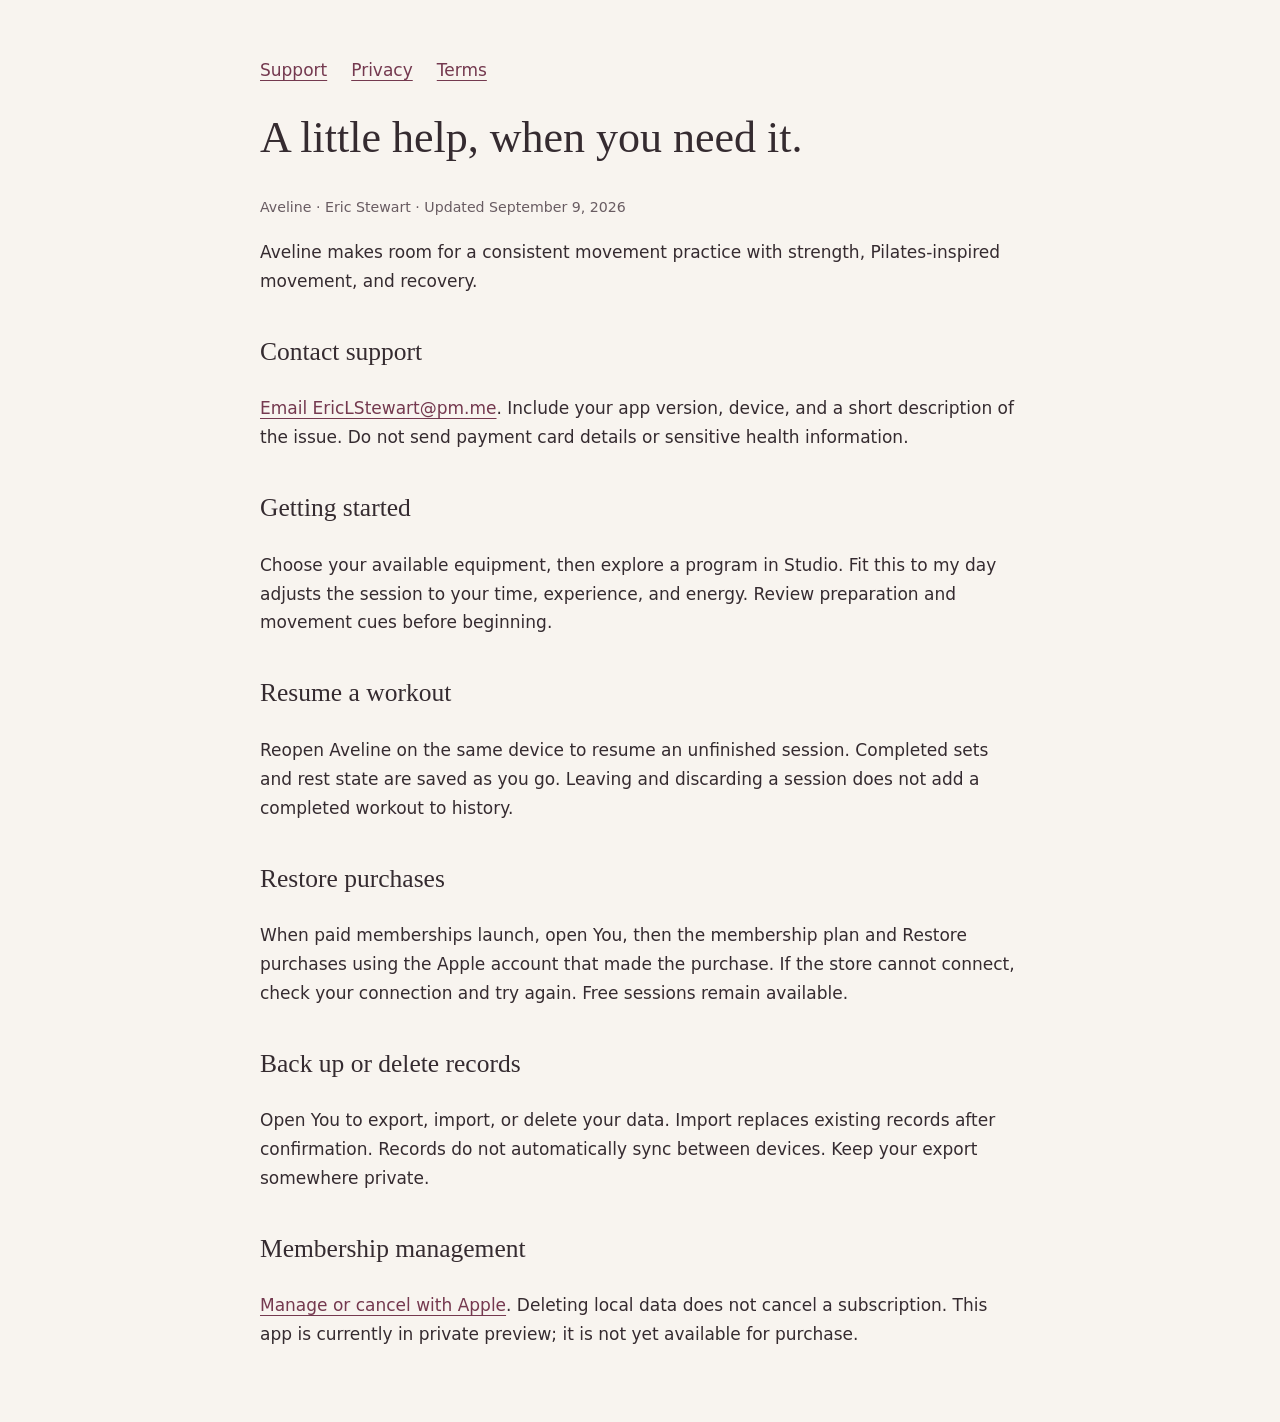
==== aveline/support.html @ 1efa7eff "Add Aveline privacy, terms and support pages" ====
<!doctype html><html lang="en"><head><meta charset="utf-8"><meta name="viewport" content="width=device-width,initial-scale=1"><title>Aveline — A little help, when you need it.</title><style>body{margin:0;background:#f8f4ef;color:#352b30;font:17px/1.7 system-ui,sans-serif}main{max-width:760px;margin:auto;padding:56px 24px}h1,h2{font-family:Georgia,serif;font-weight:400}h1{font-size:44px;line-height:1.1}h2{margin-top:34px}a{color:#74394f;text-underline-offset:4px}nav{display:flex;gap:24px;flex-wrap:wrap}small{color:#695c62}</style></head><body><main><nav><a href="support.html">Support</a><a href="privacy.html">Privacy</a><a href="terms.html">Terms</a></nav><h1>A little help, when you need it.</h1><p><small>Aveline · Eric Stewart · Updated September 9, 2026</small></p><p>Aveline makes room for a consistent movement practice with strength, Pilates-inspired movement, and recovery.</p><h2>Contact support</h2><p><a href="mailto:EricLStewart@pm.me?subject=Aveline%20support">Email EricLStewart@pm.me</a>. Include your app version, device, and a short description of the issue. Do not send payment card details or sensitive health information.</p><h2>Getting started</h2><p>Choose your available equipment, then explore a program in Studio. Fit this to my day adjusts the session to your time, experience, and energy. Review preparation and movement cues before beginning.</p><h2>Resume a workout</h2><p>Reopen Aveline on the same device to resume an unfinished session. Completed sets and rest state are saved as you go. Leaving and discarding a session does not add a completed workout to history.</p><h2>Restore purchases</h2><p>When paid memberships launch, open You, then the membership plan and Restore purchases using the Apple account that made the purchase. If the store cannot connect, check your connection and try again. Free sessions remain available.</p><h2>Back up or delete records</h2><p>Open You to export, import, or delete your data. Import replaces existing records after confirmation. Records do not automatically sync between devices. Keep your export somewhere private.</p><h2>Membership management</h2><p><a href="https://apps.apple.com/account/subscriptions">Manage or cancel with Apple</a>. Deleting local data does not cancel a subscription. This app is currently in private preview; it is not yet available for purchase.</p></main></body></html>
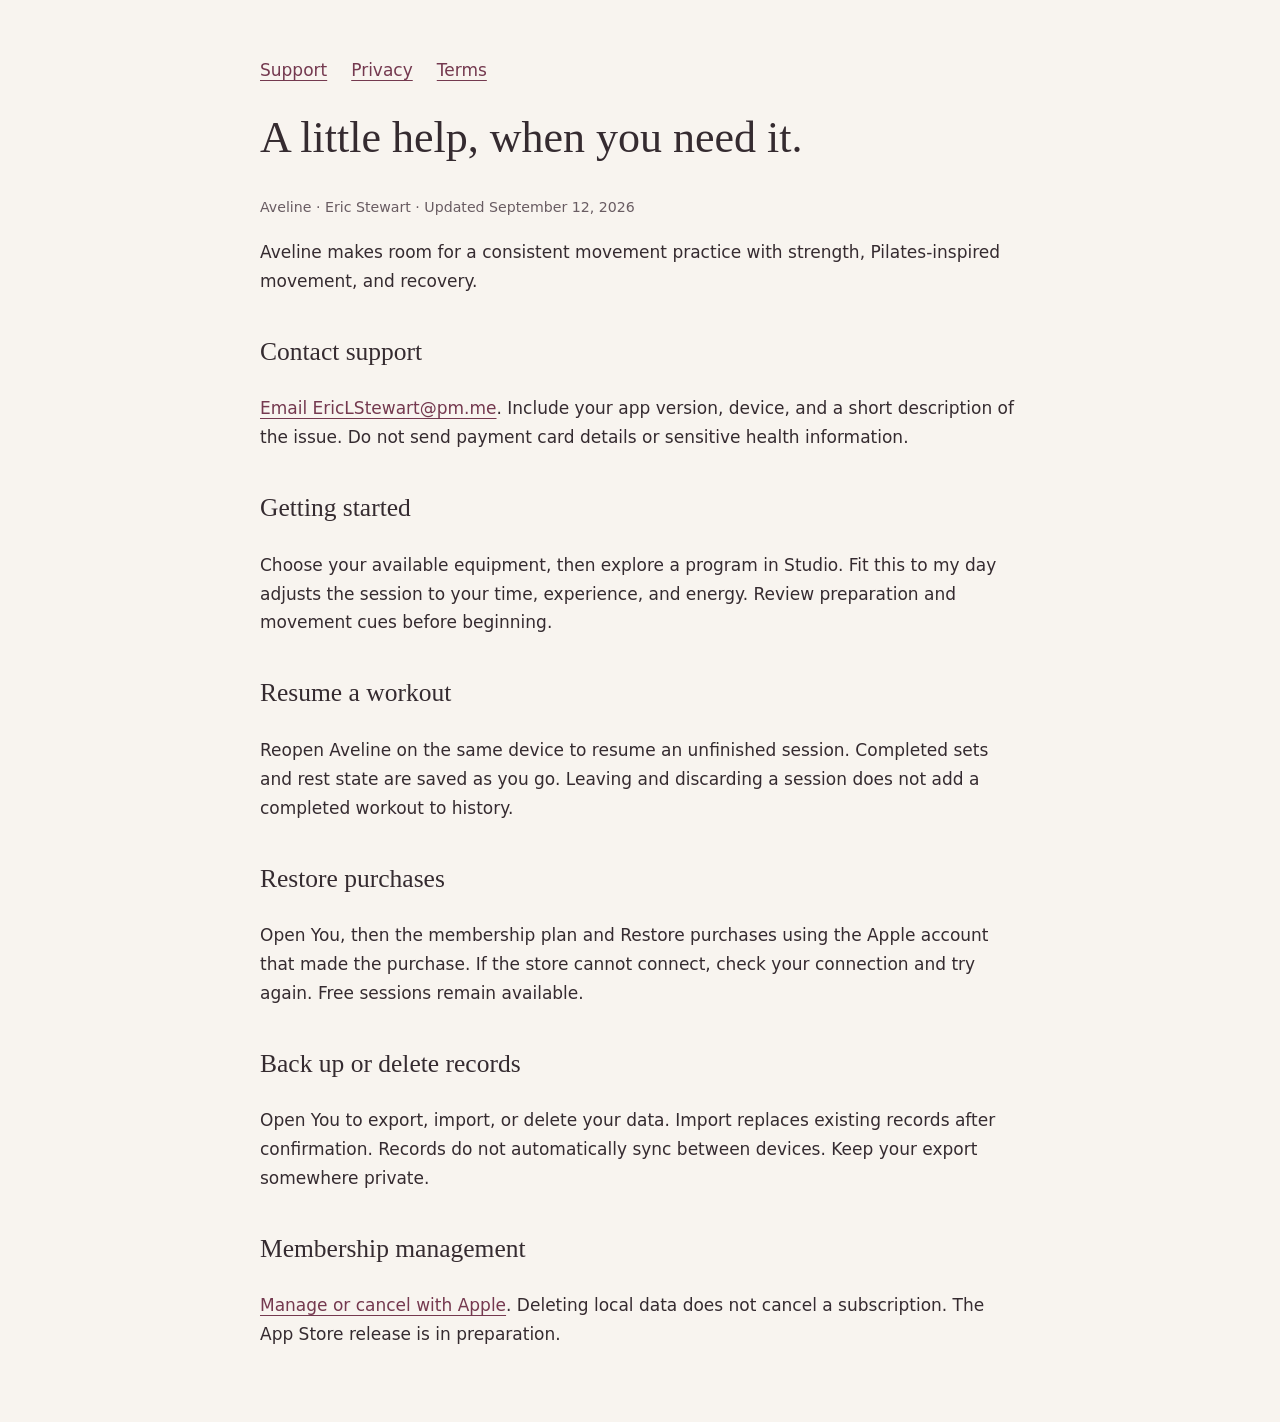
==== commit bcaaaa1b: "Update Aveline policies for configured memberships" ====
--- a/aveline/support.html
+++ b/aveline/support.html
@@ -1 +1 @@
-<!doctype html><html lang="en"><head><meta charset="utf-8"><meta name="viewport" content="width=device-width,initial-scale=1"><title>Aveline — A little help, when you need it.</title><style>body{margin:0;background:#f8f4ef;color:#352b30;font:17px/1.7 system-ui,sans-serif}main{max-width:760px;margin:auto;padding:56px 24px}h1,h2{font-family:Georgia,serif;font-weight:400}h1{font-size:44px;line-height:1.1}h2{margin-top:34px}a{color:#74394f;text-underline-offset:4px}nav{display:flex;gap:24px;flex-wrap:wrap}small{color:#695c62}</style></head><body><main><nav><a href="support.html">Support</a><a href="privacy.html">Privacy</a><a href="terms.html">Terms</a></nav><h1>A little help, when you need it.</h1><p><small>Aveline · Eric Stewart · Updated September 9, 2026</small></p><p>Aveline makes room for a consistent movement practice with strength, Pilates-inspired movement, and recovery.</p><h2>Contact support</h2><p><a href="mailto:EricLStewart@pm.me?subject=Aveline%20support">Email EricLStewart@pm.me</a>. Include your app version, device, and a short description of the issue. Do not send payment card details or sensitive health information.</p><h2>Getting started</h2><p>Choose your available equipment, then explore a program in Studio. Fit this to my day adjusts the session to your time, experience, and energy. Review preparation and movement cues before beginning.</p><h2>Resume a workout</h2><p>Reopen Aveline on the same device to resume an unfinished session. Completed sets and rest state are saved as you go. Leaving and discarding a session does not add a completed workout to history.</p><h2>Restore purchases</h2><p>When paid memberships launch, open You, then the membership plan and Restore purchases using the Apple account that made the purchase. If the store cannot connect, check your connection and try again. Free sessions remain available.</p><h2>Back up or delete records</h2><p>Open You to export, import, or delete your data. Import replaces existing records after confirmation. Records do not automatically sync between devices. Keep your export somewhere private.</p><h2>Membership management</h2><p><a href="https://apps.apple.com/account/subscriptions">Manage or cancel with Apple</a>. Deleting local data does not cancel a subscription. This app is currently in private preview; it is not yet available for purchase.</p></main></body></html>+<!doctype html><html lang="en"><head><meta charset="utf-8"><meta name="viewport" content="width=device-width,initial-scale=1"><title>Aveline — A little help, when you need it.</title><style>body{margin:0;background:#f8f4ef;color:#352b30;font:17px/1.7 system-ui,sans-serif}main{max-width:760px;margin:auto;padding:56px 24px}h1,h2{font-family:Georgia,serif;font-weight:400}h1{font-size:44px;line-height:1.1}h2{margin-top:34px}a{color:#74394f;text-underline-offset:4px}nav{display:flex;gap:24px;flex-wrap:wrap}small{color:#695c62}</style></head><body><main><nav><a href="support.html">Support</a><a href="privacy.html">Privacy</a><a href="terms.html">Terms</a></nav><h1>A little help, when you need it.</h1><p><small>Aveline · Eric Stewart · Updated September 12, 2026</small></p><p>Aveline makes room for a consistent movement practice with strength, Pilates-inspired movement, and recovery.</p><h2>Contact support</h2><p><a href="mailto:EricLStewart@pm.me?subject=Aveline%20support">Email EricLStewart@pm.me</a>. Include your app version, device, and a short description of the issue. Do not send payment card details or sensitive health information.</p><h2>Getting started</h2><p>Choose your available equipment, then explore a program in Studio. Fit this to my day adjusts the session to your time, experience, and energy. Review preparation and movement cues before beginning.</p><h2>Resume a workout</h2><p>Reopen Aveline on the same device to resume an unfinished session. Completed sets and rest state are saved as you go. Leaving and discarding a session does not add a completed workout to history.</p><h2>Restore purchases</h2><p>Open You, then the membership plan and Restore purchases using the Apple account that made the purchase. If the store cannot connect, check your connection and try again. Free sessions remain available.</p><h2>Back up or delete records</h2><p>Open You to export, import, or delete your data. Import replaces existing records after confirmation. Records do not automatically sync between devices. Keep your export somewhere private.</p><h2>Membership management</h2><p><a href="https://apps.apple.com/account/subscriptions">Manage or cancel with Apple</a>. Deleting local data does not cancel a subscription. The App Store release is in preparation.</p></main></body></html>
